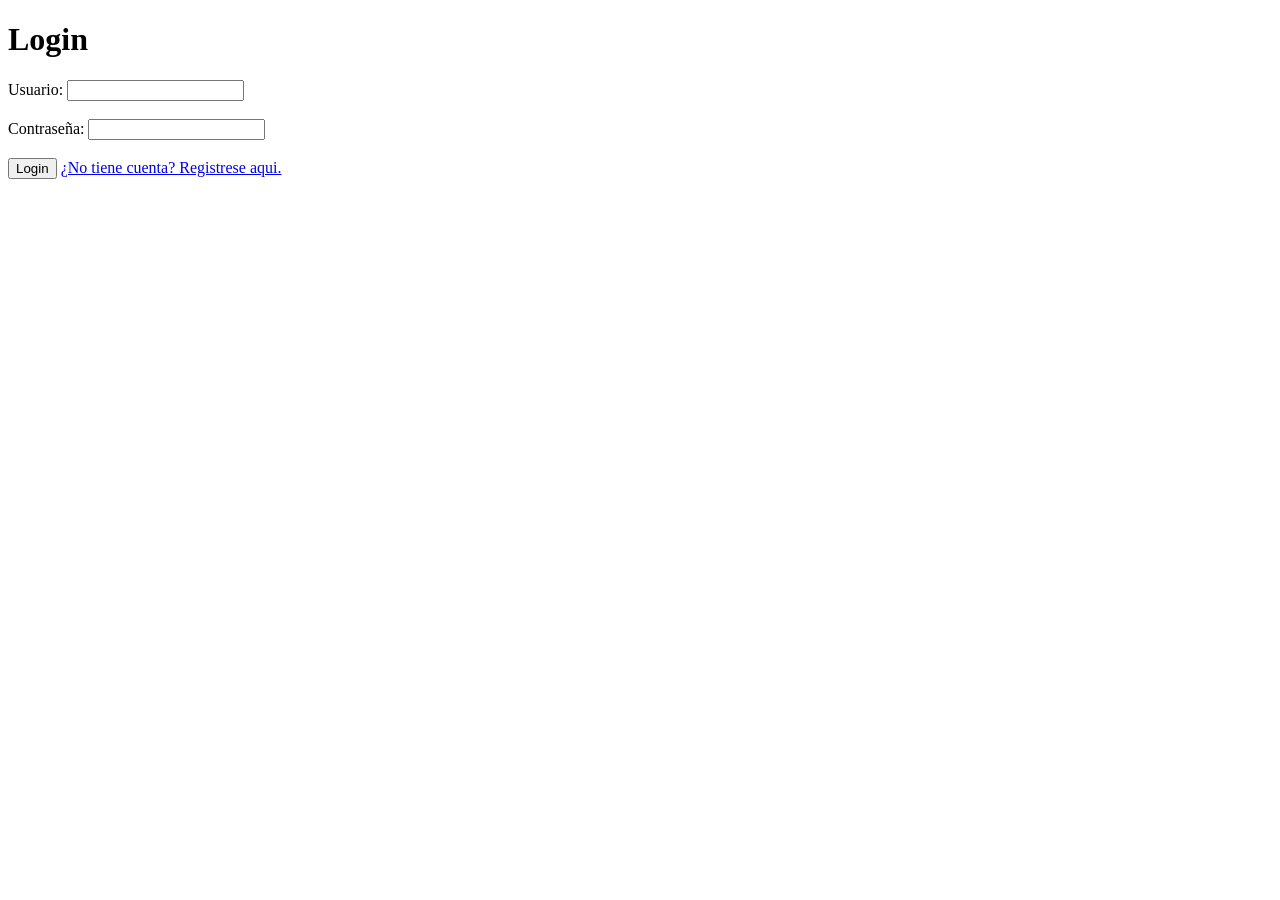
==== Login.html @ 943d579f "todo" ====
<!DOCTYPE html>
<html lang="en">
<head>
    <meta charset="UTF-8">
    <meta name="viewport" content="width=device-width, initial-scale=1.0">
    <title>Login | Servicios Online</title>
</head>
<body>
    <h1>Login</h1>
    <form action="/login" method="post">
        <label for="username">Usuario:</label>
        <input type="text" id="username" name="username" required><br><br>
        
        <label for="password">Contraseña:</label>
        <input type="password" id="password" name="password" required><br><br>
        
        <button type="submit">Login</button>
        <a href="/Registro.html">¿No tiene cuenta? Registrese aqui.</a>
    </form>
</body>
</html>
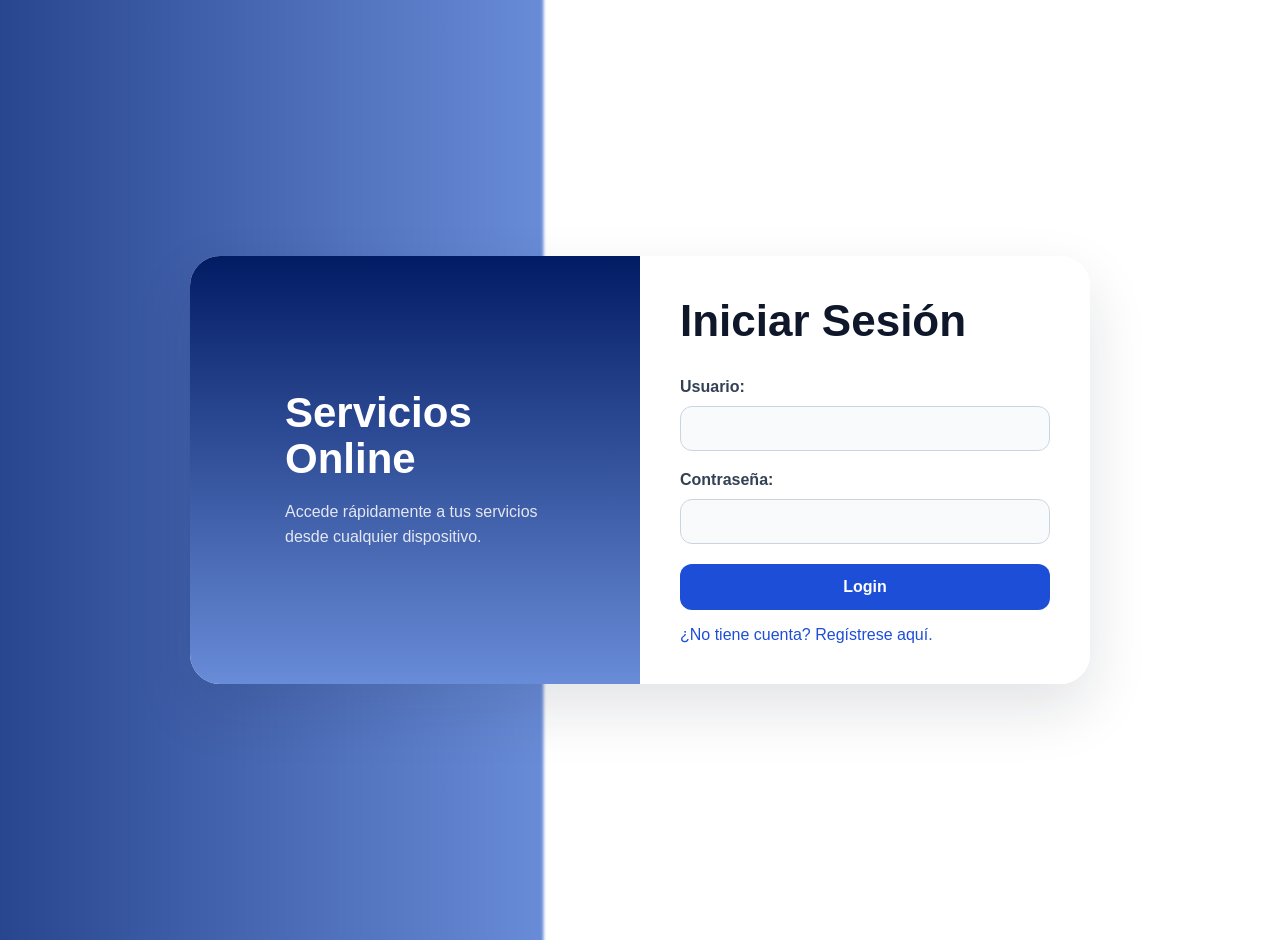
==== commit 10088c0e: "cambios de html" ====
--- a/Login.html
+++ b/Login.html
@@ -4,18 +4,31 @@
     <meta charset="UTF-8">
     <meta name="viewport" content="width=device-width, initial-scale=1.0">
     <title>Login | Servicios Online</title>
+    <link rel="stylesheet" href="/CSS/Login.css">
 </head>
 <body>
-    <h1>Login</h1>
-    <form action="/login" method="post">
-        <label for="username">Usuario:</label>
-        <input type="text" id="username" name="username" required><br><br>
-        
-        <label for="password">Contraseña:</label>
-        <input type="password" id="password" name="password" required><br><br>
-        
-        <button type="submit">Login</button>
-        <a href="/Registro.html">¿No tiene cuenta? Registrese aqui.</a>
-    </form>
+    <div class="login">
+        <div class="login-left">
+            <div class="login-left-content">
+                <h2>Servicios Online</h2>
+                <p>Accede rápidamente a tus servicios desde cualquier dispositivo.</p>
+            </div>
+        </div>
+        <div class="login-right">
+            <h1>Iniciar Sesión</h1>
+            <form action="/login" method="post">
+                <div class="usuario">
+                    <label for="username">Usuario:</label>
+                    <input type="text" id="username" name="username" required>
+                </div>
+                <div class="usuario">
+                    <label for="password">Contraseña:</label>
+                    <input type="password" id="password" name="password" required>
+                </div>
+                <button type="submit">Login</button>
+                <a href="/Registro.html">¿No tiene cuenta? Regístrese aquí.</a>
+            </form>
+        </div>
+    </div>
 </body>
 </html>
--- a/CSS/Login.css
+++ b/CSS/Login.css
@@ -0,0 +1,148 @@
+body {
+    margin: 0;
+    min-height: 100vh;
+    background: #f6f7fb;
+    display: flex;
+    align-items: center;
+    justify-content: center;
+    padding: 20px;
+    position: relative;
+    overflow-x: hidden;
+}
+
+body::before {
+    content: "";
+    position: fixed;
+    inset: 0;
+    z-index: -1;
+    background: linear-gradient(90deg, #021c64 0%, #698cd8 45%, #ffffff 45%, #ffffff 100%);
+    filter: blur(1px);
+        transform: scale(1.5);
+}
+
+.login {
+    width: min(95vw, 900px);
+    max-width: 900px;
+    display: flex;
+    border-radius: 30px;
+    overflow: hidden;
+    background: rgba(255, 255, 255, 0.92);
+    backdrop-filter: blur(30px);
+    box-shadow: 0 25px 60px rgba(15, 23, 42, 0.12);
+    font-family: Arial, sans-serif;
+}
+
+.login-left {
+    flex: 1;
+    min-width: 280px;
+    background: linear-gradient(180deg, #021c64 0%, #698cd8 100%);
+    color: #fff;
+    padding: 40px;
+    display: flex;
+    align-items: center;
+    justify-content: center;
+}
+
+.login-left-content {
+    max-width: 260px;
+}
+
+.login-left h2 {
+    margin: 0 0 16px;
+    font-size: clamp(32px, 4vw, 42px);
+    line-height: 1.1;
+}
+
+.login-left p {
+    margin: 0;
+    color: rgba(255, 255, 255, 0.85);
+    line-height: 1.6;
+}
+
+.login-right {
+    flex: 1;
+    background: #ffffff;
+    padding: 40px;
+    display: flex;
+    flex-direction: column;
+    justify-content: center;
+}
+
+.login-right h1 {
+    margin: 0 0 32px;
+    font-size: clamp(32px, 4vw, 44px);
+    color: #0f172a;
+}
+
+.login-right form {
+    width: 100%;
+}
+
+.usuario {
+    margin-bottom: 20px;
+}
+
+.login label {
+    display: block;
+    margin-bottom: 10px;
+    color: #334155;
+    font-weight: 600;
+}
+
+.login input {
+    width: 100%;
+    padding: 14px 16px;
+    border: 1px solid #cbd5e1;
+    border-radius: 12px;
+    background: #f8fafc;
+    box-sizing: border-box;
+}
+
+.login button {
+    width: 100%;
+    padding: 14px;
+    background: #1d4ed8;
+    color: #fff;
+    border: none;
+    border-radius: 12px;
+    cursor: pointer;
+    font-size: 16px;
+    font-weight: 600;
+    transition: background 0.2s ease;
+}
+
+.login button:hover {
+    background: #2563eb;
+}
+
+.login a {
+    display: inline-block;
+    margin-top: 16px;
+    color: #1d4ed8;
+    text-decoration: none;
+}
+
+@media (max-width: 780px) {
+    .login {
+        flex-direction: column;
+        min-height: auto;
+        width: 100%;
+        border-radius: 24px;
+    }
+
+    .login-left,
+    .login-right {
+        padding: 28px;
+    }
+
+    .login-left {
+        min-height: 220px;
+    }
+}
+
+@media (max-width: 430px) {
+    .login-left,
+    .login-right {
+        padding: 20px;
+    }
+}
